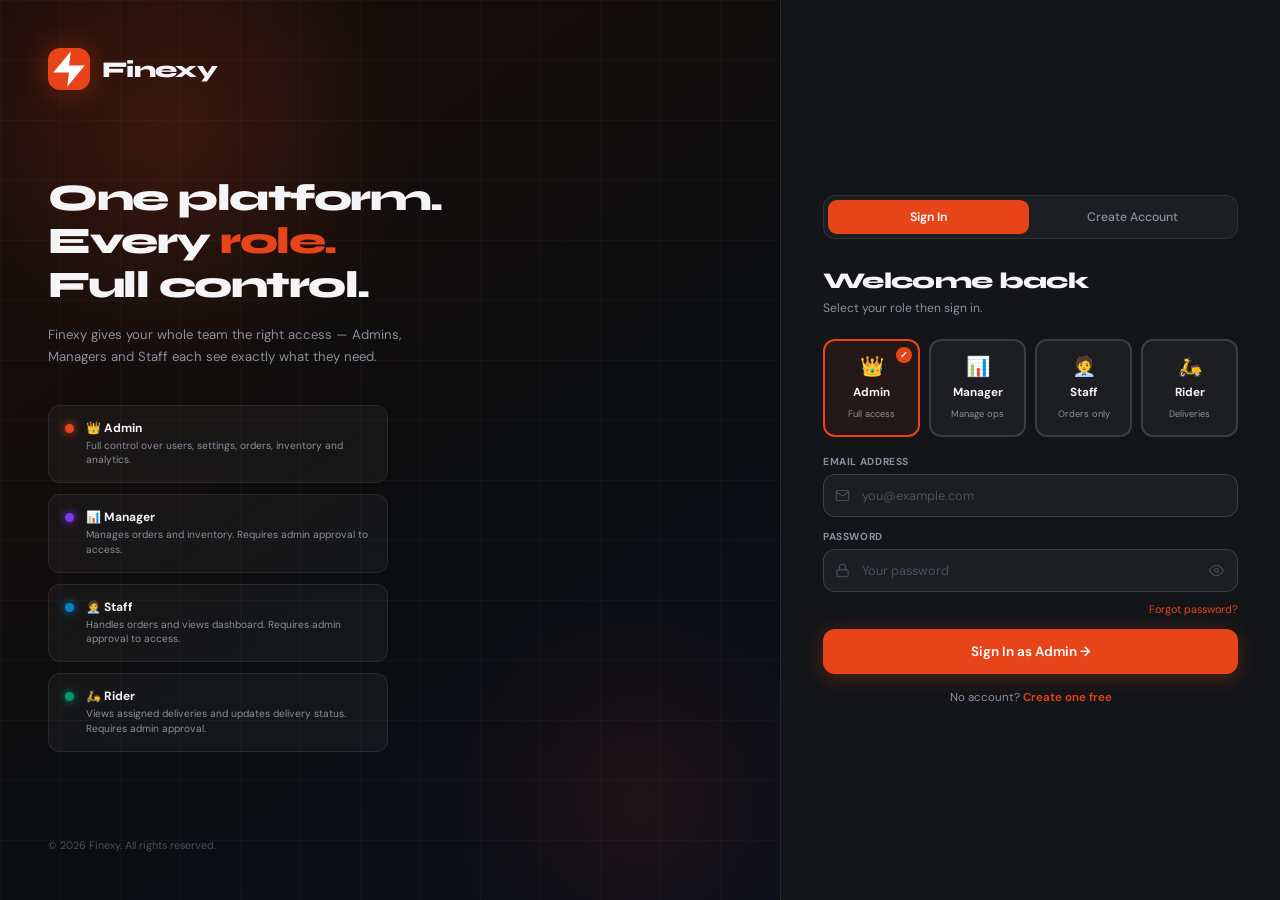
==== index.html @ 4bfd7320 "Add files via upload" ====
<!DOCTYPE html>
<html lang="en">
<head>
<meta charset="UTF-8"/>
<meta name="viewport" content="width=device-width, initial-scale=1.0"/>
<title>Finexy — Dashboard</title>
<script>
// ── SESSION GUARD: redirect to auth if not logged in ──
(function(){
  const s = sessionStorage.getItem('finexy_session');
  if (!s) { window.location.replace('auth.html'); }
})();
</script>
<link rel="preconnect" href="https://fonts.googleapis.com"/>
<link href="https://fonts.googleapis.com/css2?family=Syne:wght@400;500;600;700;800&family=DM+Sans:wght@300;400;500;600&display=swap" rel="stylesheet"/>
<link rel="stylesheet" href="style.css"/>
</head>
<body>

<!-- ░░ SIDEBAR ░░ -->
<aside class="sidebar" id="sidebar">
  <div class="sb-logo">
    <div class="sb-logo-icon">
      <svg width="20" height="20" viewBox="0 0 24 24"><path d="M13 2L3 14h9l-1 8 10-12h-9l1-8z" fill="#fff"/></svg>
    </div>
    <span>Finexy</span>
  </div>
  <nav class="sb-nav">
    <div class="sb-section">
      <p class="sb-label">Main</p>
      <a class="sb-link active" data-page="dashboard">
        <svg viewBox="0 0 24 24"><rect x="3" y="3" width="7" height="7" rx="1.5"/><rect x="14" y="3" width="7" height="7" rx="1.5"/><rect x="3" y="14" width="7" height="7" rx="1.5"/><rect x="14" y="14" width="7" height="7" rx="1.5"/></svg>
        Dashboard
      </a>
      <a class="sb-link" data-page="analytics">
        <svg viewBox="0 0 24 24"><path d="M18 20V10M12 20V4M6 20v-6"/></svg>
        Analytics
      </a>
      <a class="sb-link" data-page="customers">
        <svg viewBox="0 0 24 24"><path d="M17 21v-2a4 4 0 0 0-4-4H5a4 4 0 0 0-4 4v2"/><circle cx="9" cy="7" r="4"/><path d="M23 21v-2a4 4 0 0 0-3-3.87M16 3.13a4 4 0 0 1 0 7.75"/></svg>
        Customers
      </a>
      <a class="sb-link" data-page="orders">
        <svg viewBox="0 0 24 24"><path d="M14 2H6a2 2 0 0 0-2 2v16a2 2 0 0 0 2 2h12a2 2 0 0 0 2-2V8z"/><polyline points="14 2 14 8 20 8"/><line x1="16" y1="13" x2="8" y2="13"/><line x1="16" y1="17" x2="8" y2="17"/></svg>
        Orders
      </a>
    </div>
    <div class="sb-section">
      <p class="sb-label">Products</p>
      <a class="sb-link" data-page="inventory">
        <svg viewBox="0 0 24 24"><path d="M21 16V8a2 2 0 0 0-1-1.73l-7-4a2 2 0 0 0-2 0l-7 4A2 2 0 0 0 3 8v8a2 2 0 0 0 1 1.73l7 4a2 2 0 0 0 2 0l7-4A2 2 0 0 0 21 16z"/><polyline points="3.27 6.96 12 12.01 20.73 6.96"/><line x1="12" y1="22.08" x2="12" y2="12"/></svg>
        Inventory
        <span class="sb-badge accent">Stock</span>
      </a>
      <a class="sb-link" data-page="store">
        <svg viewBox="0 0 24 24"><path d="M3 9l1-5h16l1 5"/><path d="M3 9h18v11a2 2 0 0 1-2 2H5a2 2 0 0 1-2-2V9z"/></svg>
        Store
      </a>
      <a class="sb-link" data-page="discounts">
        <svg viewBox="0 0 24 24"><path d="M20 12V22H4V12"/><path d="M22 7H2v5h20V7z"/><path d="M12 22V7"/></svg>
        Discounts
      </a>
    </div>
    <div class="sb-section">
      <p class="sb-label">System</p>
      <a class="sb-link" data-page="user-management" style="display:none">
        <svg viewBox="0 0 24 24"><path d="M17 21v-2a4 4 0 0 0-4-4H5a4 4 0 0 0-4 4v2"/><circle cx="9" cy="7" r="4"/><path d="M23 21v-2a4 4 0 0 0-3-3.87M16 3.13a4 4 0 0 1 0 7.75"/></svg>
        Users
      </a>
      <a class="sb-link" data-page="deliveries" style="display:none">
        <svg viewBox="0 0 24 24"><rect x="1" y="3" width="15" height="13" rx="2"/><path d="M16 8h4l3 5v3h-7V8zM5.5 21a1.5 1.5 0 1 0 0-3 1.5 1.5 0 0 0 0 3zM19.5 21a1.5 1.5 0 1 0 0-3 1.5 1.5 0 0 0 0 3z"/></svg>
        Deliveries
      </a>
      <a class="sb-link" data-page="settings">
        <svg viewBox="0 0 24 24"><circle cx="12" cy="12" r="3"/><path d="M19.4 15a1.65 1.65 0 0 0 .33 1.82l.06.06a2 2 0 0 1-2.83 2.83l-.06-.06a1.65 1.65 0 0 0-1.82-.33 1.65 1.65 0 0 0-1 1.51V21a2 2 0 0 1-4 0v-.09A1.65 1.65 0 0 0 9 19.4a1.65 1.65 0 0 0-1.82.33l-.06.06a2 2 0 0 1-2.83-2.83l.06-.06A1.65 1.65 0 0 0 4.68 15a1.65 1.65 0 0 0-1.51-1H3a2 2 0 0 1 0-4h.09A1.65 1.65 0 0 0 4.6 9a1.65 1.65 0 0 0-.33-1.82l-.06-.06a2 2 0 0 1 2.83-2.83l.06.06A1.65 1.65 0 0 0 9 4.68a1.65 1.65 0 0 0 1-1.51V3a2 2 0 0 1 4 0v.09a1.65 1.65 0 0 0 1 1.51 1.65 1.65 0 0 0 1.82-.33l.06-.06a2 2 0 0 1 2.83 2.83l-.06.06A1.65 1.65 0 0 0 19.4 9a1.65 1.65 0 0 0 1.51 1H21a2 2 0 0 1 0 4h-.09a1.65 1.65 0 0 0-1.51 1z"/></svg>
        Settings
      </a>
      <a class="sb-link" data-page="helpdesk">
        <svg viewBox="0 0 24 24"><circle cx="12" cy="12" r="10"/><path d="M9.09 9a3 3 0 0 1 5.83 1c0 2-3 3-3 3M12 17h.01"/></svg>
        Help Desk
      </a>
      <a class="sb-link logout-link" id="logoutBtn">
        <svg viewBox="0 0 24 24"><path d="M9 21H5a2 2 0 0 1-2-2V5a2 2 0 0 1 2-2h4M16 17l5-5-5-5M21 12H9"/></svg>
        Log out
      </a>
    </div>
  </nav>
</aside>
<div class="sb-overlay" id="sbOverlay"></div>

<!-- ░░ MAIN ░░ -->
<div class="main">

  <!-- TOPBAR -->
  <header class="topbar">
    <button class="burger" id="burger">
      <svg viewBox="0 0 24 24"><line x1="3" y1="6" x2="21" y2="6"/><line x1="3" y1="12" x2="21" y2="12"/><line x1="3" y1="18" x2="21" y2="18"/></svg>
    </button>
    <div class="top-search">
      <svg viewBox="0 0 24 24"><circle cx="11" cy="11" r="8"/><path d="m21 21-4.35-4.35"/></svg>
      <input id="topSearch" type="text" placeholder="Search anything… (⌘K)"/>
    </div>
    <div class="top-right">
      <button class="top-icon" id="notifTrigger">
        <svg viewBox="0 0 24 24"><path d="M18 8A6 6 0 0 0 6 8c0 7-3 9-3 9h18s-3-2-3-9M13.73 21a2 2 0 0 1-3.46 0"/></svg>
        <span class="pip" id="notifPip" style="display:none"></span>
      </button>
      <div class="top-user" id="topUser">
        <div class="top-avatar" id="topAvatar">?</div>
        <div class="top-uinfo"><b id="topName">Loading…</b><small id="topBusiness">Finexy</small></div>
        <svg class="chev" viewBox="0 0 24 24"><polyline points="6 9 12 15 18 9"/></svg>
      </div>
    </div>
  </header>

  <!-- PAGES -->
  <div class="content">

    <!-- ══ DASHBOARD ══ -->
    <section class="page active" id="page-dashboard">
      <div class="ph">
        <div><h1>Sales Overview</h1><p class="ph-sub">Your business at a glance</p></div>
        <div class="ph-actions">
          <button class="btn-ghost" onclick="navigateTo('inventory')">
            <svg viewBox="0 0 24 24"><path d="M21 16V8a2 2 0 0 0-1-1.73l-7-4a2 2 0 0 0-2 0l-7 4A2 2 0 0 0 3 8v8a2 2 0 0 0 1 1.73l7 4a2 2 0 0 0 2 0l7-4A2 2 0 0 0 21 16z"/></svg>
            Inventory
          </button>
          <button class="btn-primary" id="addOrderBtn">
            <svg viewBox="0 0 24 24"><line x1="12" y1="5" x2="12" y2="19"/><line x1="5" y1="12" x2="19" y2="12"/></svg>
            Add Order
          </button>
        </div>
      </div>

      <!-- KPI Cards -->
      <div class="kpi-row">
        <div class="kpi-card">
          <div class="kpi-head"><span>Total Sales</span><div class="kpi-ico c1"><svg viewBox="0 0 24 24"><circle cx="9" cy="21" r="1"/><circle cx="20" cy="21" r="1"/><path d="M1 1h4l2.68 13.39a2 2 0 0 0 2 1.61h9.72a2 2 0 0 0 2-1.61L23 6H6"/></svg></div></div>
          <div class="kpi-num" id="kpiSales">0</div>
          <div class="kpi-foot">Total orders placed</div>
        </div>
        <div class="kpi-card">
          <div class="kpi-head"><span>New Customers</span><div class="kpi-ico c2"><svg viewBox="0 0 24 24"><path d="M17 21v-2a4 4 0 0 0-4-4H5a4 4 0 0 0-4 4v2"/><circle cx="9" cy="7" r="4"/></svg></div></div>
          <div class="kpi-num" id="kpiCustomers">0</div>
          <div class="kpi-foot">Unique customers</div>
        </div>
        <div class="kpi-card">
          <div class="kpi-head"><span>Return Products</span><div class="kpi-ico c3"><svg viewBox="0 0 24 24"><polyline points="1 4 1 10 7 10"/><path d="M3.51 15a9 9 0 1 0 .49-3.51"/></svg></div></div>
          <div class="kpi-num" id="kpiReturns">0</div>
          <div class="kpi-foot">Cancelled orders</div>
        </div>
        <div class="kpi-card">
          <div class="kpi-head"><span>Total Revenue</span><div class="kpi-ico c4"><svg viewBox="0 0 24 24"><line x1="12" y1="1" x2="12" y2="23"/><path d="M17 5H9.5a3.5 3.5 0 0 0 0 7h5a3.5 3.5 0 0 1 0 7H6"/></svg></div></div>
          <div class="kpi-num" id="kpiRevenue">$0.00</div>
          <div class="kpi-foot">From completed orders</div>
        </div>
      </div>

      <!-- Stock Alert Banner -->
      <div id="stockAlertBanner"></div>

      <!-- Orders Table -->
      <div class="card">
        <div class="card-top">
          <h3>Orders</h3>
          <div class="row-tools">
            <div class="mini-search">
              <svg viewBox="0 0 24 24"><circle cx="11" cy="11" r="8"/><path d="m21 21-4.35-4.35"/></svg>
              <input id="orderSearch" type="text" placeholder="Search orders…"/>
            </div>
            <div class="drop-wrap">
              <button class="btn-ghost sm" id="sortToggle">
                <svg viewBox="0 0 24 24"><line x1="21" y1="10" x2="3" y2="10"/><line x1="21" y1="6" x2="3" y2="6"/><line x1="21" y1="14" x2="3" y2="14"/></svg>
                Sort
              </button>
              <div class="drop-menu" id="sortMenu">
                <div class="drop-item" data-sort="date-desc">Newest first</div>
                <div class="drop-item" data-sort="date-asc">Oldest first</div>
                <div class="drop-item" data-sort="total-desc">Highest total</div>
                <div class="drop-item" data-sort="total-asc">Lowest total</div>
                <div class="drop-item" data-sort="status">By status</div>
              </div>
            </div>
          </div>
        </div>
        <div class="tbl-wrap">
          <table class="tbl">
            <thead><tr>
              <th><input type="checkbox" id="selectAll"/></th>
              <th data-col="id">Order ID</th>
              <th data-col="date">Date</th>
              <th data-col="customer">Customer</th>
              <th data-col="category">Category</th>
              <th data-col="status">Status</th>
              <th data-col="items">Items</th>
              <th data-col="total">Total</th>
              <th>Actions</th>
            </tr></thead>
            <tbody id="ordersTbody"></tbody>
          </table>
        </div>
        <div class="tbl-foot">
          <span id="tblInfo">No orders yet</span>
          <div id="pager" class="pager"></div>
        </div>
      </div>
    </section>

    <!-- ══ INVENTORY ══ -->
    <section class="page" id="page-inventory">
      <div class="ph">
        <div><h1>Inventory</h1><p class="ph-sub">Add, edit, restock or remove products</p></div>
        <button class="btn-primary" id="addProductBtn">
          <svg viewBox="0 0 24 24"><line x1="12" y1="5" x2="12" y2="19"/><line x1="5" y1="12" x2="19" y2="12"/></svg>
          Add Product
        </button>
      </div>

      <!-- Inventory KPIs -->
      <div class="kpi-row">
        <div class="kpi-card"><div class="kpi-head"><span>Total Products</span><div class="kpi-ico c1"><svg viewBox="0 0 24 24"><path d="M21 16V8a2 2 0 0 0-1-1.73l-7-4a2 2 0 0 0-2 0l-7 4A2 2 0 0 0 3 8v8a2 2 0 0 0 1 1.73l7 4a2 2 0 0 0 2 0l7-4A2 2 0 0 0 21 16z"/></svg></div></div><div class="kpi-num" id="invTotal">0</div><div class="kpi-foot">All categories</div></div>
        <div class="kpi-card"><div class="kpi-head"><span>In Stock</span><div class="kpi-ico c2"><svg viewBox="0 0 24 24"><polyline points="20 6 9 17 4 12"/></svg></div></div><div class="kpi-num" id="invInStock">0</div><div class="kpi-foot">Available items</div></div>
        <div class="kpi-card"><div class="kpi-head"><span>Low Stock</span><div class="kpi-ico c3"><svg viewBox="0 0 24 24"><path d="M10.29 3.86L1.82 18a2 2 0 0 0 1.71 3h16.94a2 2 0 0 0 1.71-3L13.71 3.86a2 2 0 0 0-3.42 0z"/><line x1="12" y1="9" x2="12" y2="13"/><line x1="12" y1="17" x2="12.01" y2="17"/></svg></div></div><div class="kpi-num" id="invLow">0</div><div class="kpi-foot">Need restocking</div></div>
        <div class="kpi-card"><div class="kpi-head"><span>Out of Stock</span><div class="kpi-ico c4"><svg viewBox="0 0 24 24"><circle cx="12" cy="12" r="10"/><line x1="15" y1="9" x2="9" y2="15"/><line x1="9" y1="9" x2="15" y2="15"/></svg></div></div><div class="kpi-num" id="invOut">0</div><div class="kpi-foot">Unavailable</div></div>
      </div>

      <!-- Filters -->
      <div class="inv-filters">
        <div class="mini-search wide">
          <svg viewBox="0 0 24 24"><circle cx="11" cy="11" r="8"/><path d="m21 21-4.35-4.35"/></svg>
          <input id="invSearch" type="text" placeholder="Search by name, SKU or category…"/>
        </div>
        <select id="invCatFilter" class="fsel">
          <option value="">All Categories</option>
          <option>Shoes</option><option>Clothing</option><option>Accessories</option>
          <option>Bags</option><option>Sportswear</option><option>Electronics</option>
          <option>Food & Drinks</option><option>Health & Beauty</option><option>Other</option>
        </select>
        <select id="invStatusFilter" class="fsel">
          <option value="">All Status</option>
          <option value="in_stock">In Stock</option>
          <option value="low_stock">Low Stock</option>
          <option value="out_of_stock">Out of Stock</option>
        </select>
        <button class="btn-ghost sm" id="exportInvBtn">
          <svg viewBox="0 0 24 24"><path d="M21 15v4a2 2 0 0 1-2 2H5a2 2 0 0 1-2-2v-4"/><polyline points="7 10 12 15 17 10"/><line x1="12" y1="15" x2="12" y2="3"/></svg>
          Export CSV
        </button>
      </div>

      <div class="card">
        <div class="tbl-wrap">
          <table class="tbl">
            <thead><tr>
              <th><input type="checkbox" id="invSelectAll"/></th>
              <th>Image</th>
              <th>SKU</th>
              <th>Product Name</th>
              <th>Category</th>
              <th>Unit Price</th>
              <th>Qty in Stock</th>
              <th>Low Stock At</th>
              <th>Status</th>
              <th>Last Updated</th>
              <th>Actions</th>
            </tr></thead>
            <tbody id="invTbody"></tbody>
          </table>
        </div>
        <div class="tbl-foot">
          <span id="invInfo">No products yet — click "Add Product" to begin</span>
          <div id="bulkBar" class="bulk-bar" style="display:none">
            <span id="bulkCount"></span>
            <button class="btn-ghost sm" id="bulkRestockBtn">📦 Restock All (+50)</button>
            <button class="btn-red-sm" id="bulkDeleteBtn">🗑 Delete Selected</button>
          </div>
        </div>
      </div>
    </section>

    <!-- ══ ANALYTICS ══ -->
    <section class="page" id="page-analytics">
      <div class="ph"><h1>Analytics</h1><p class="ph-sub">Performance metrics</p></div>
      <div class="blank-page"><svg viewBox="0 0 24 24"><path d="M18 20V10M12 20V4M6 20v-6"/></svg><h2>Analytics</h2><p>Charts and metrics will populate as you add orders.</p><button class="btn-primary" onclick="navigateTo('dashboard')">← Dashboard</button></div>
    </section>

    <!-- ══ CUSTOMERS ══ -->
    <section class="page" id="page-customers">
      <div class="ph"><h1>Customers</h1><p class="ph-sub">Manage your customer base</p></div>
      <div class="blank-page"><svg viewBox="0 0 24 24"><path d="M17 21v-2a4 4 0 0 0-4-4H5a4 4 0 0 0-4 4v2"/><circle cx="9" cy="7" r="4"/></svg><h2>Customers</h2><p>Customer list will appear here as you add orders.</p></div>
    </section>

    <!-- ══ ORDERS ══ -->
    <section class="page" id="page-orders">
      <div class="ph"><h1>All Orders</h1><p class="ph-sub">Complete order history</p></div>
      <div class="blank-page"><svg viewBox="0 0 24 24"><path d="M14 2H6a2 2 0 0 0-2 2v16a2 2 0 0 0 2 2h12a2 2 0 0 0 2-2V8z"/><polyline points="14 2 14 8 20 8"/></svg><h2>Orders</h2><p>All orders are managed from the Dashboard.</p><button class="btn-primary" onclick="navigateTo('dashboard')">← Go to Dashboard</button></div>
    </section>

    <!-- ══ STORE ══ -->
    <section class="page" id="page-store">
      <div class="ph"><h1>Store</h1><p class="ph-sub">Product catalogue</p></div>
      <div class="blank-page"><svg viewBox="0 0 24 24"><path d="M3 9l1-5h16l1 5"/><path d="M3 9h18v11a2 2 0 0 1-2 2H5a2 2 0 0 1-2-2V9z"/></svg><h2>Store</h2><p>Storefront management coming soon.</p></div>
    </section>

    <!-- ══ DISCOUNTS ══ -->
    <section class="page" id="page-discounts">
      <div class="ph"><h1>Discounts</h1><p class="ph-sub">Coupons and promotions</p></div>
      <div class="blank-page"><svg viewBox="0 0 24 24"><path d="M20 12V22H4V12"/><path d="M22 7H2v5h20V7z"/></svg><h2>Discounts</h2><p>Promotional codes and discount rules coming soon.</p></div>
    </section>

    <!-- ══ SETTINGS ══ -->
    <section class="page" id="page-settings">
      <div class="ph"><h1>Settings</h1><p class="ph-sub">Account and system preferences</p></div>
      <div class="settings-wrap">
        <div class="card">
          <h3 class="card-title">Profile</h3>
          <div class="form-row"><div class="fg"><label>Full Name</label><input type="text" id="settingName"/></div><div class="fg"><label>Email</label><input type="email" id="settingEmail" readonly style="background:var(--bg);cursor:default"/></div></div>
          <div class="form-row"><div class="fg"><label>Business / Store Name</label><input type="text" id="settingBusiness"/></div><div class="fg"><label>Currency</label><select id="settingCurrency"><option value="$">USD ($)</option><option value="€">EUR (€)</option><option value="£">GBP (£)</option><option value="₦">NGN (₦)</option></select></div></div>
          <button class="btn-primary" onclick="saveSettings()">Save Changes</button>
        </div>
        <div class="card">
          <h3 class="card-title">Security</h3>
          <div class="fg" style="margin-bottom:14px"><label>Current Password</label><input type="password" id="pwCurrent" placeholder="••••••••"/></div>
          <div class="fg" style="margin-bottom:14px"><label>New Password</label><input type="password" id="pwNew" placeholder="Min. 6 characters"/></div>
          <div class="fg" style="margin-bottom:20px"><label>Confirm New Password</label><input type="password" id="pwConfirm" placeholder="Repeat new password"/></div>
          <button class="btn-primary" onclick="changePassword()">Update Password</button>
        </div>
      </div>
    </section>

    <!-- ══ HELP DESK ══ -->
    <section class="page" id="page-helpdesk">
      <div class="ph"><h1>Help Desk</h1><p class="ph-sub">Support & documentation</p></div>
      <div class="blank-page"><svg viewBox="0 0 24 24"><circle cx="12" cy="12" r="10"/><path d="M9.09 9a3 3 0 0 1 5.83 1c0 2-3 3-3 3M12 17h.01"/></svg><h2>Help Desk</h2><p>Support tickets and documentation coming soon.</p></div>
    </section>

    <!-- ══ USER MANAGEMENT (Admin only) ══ -->
    <section class="page" id="page-user-management">
      <div class="ph"><h1>User Management 👥</h1></div>
      <div class="blank-page"><svg viewBox="0 0 24 24"><path d="M17 21v-2a4 4 0 0 0-4-4H5a4 4 0 0 0-4 4v2"/><circle cx="9" cy="7" r="4"/></svg><h2>Loading…</h2></div>
    </section>

    <!-- ══ DELIVERIES (Rider only) ══ -->
    <section class="page" id="page-deliveries">
      <div class="ph"><h1>My Deliveries 🛵</h1></div>
      <div class="blank-page"><svg viewBox="0 0 24 24"><rect x="1" y="3" width="15" height="13" rx="2"/><path d="M16 8h4l3 5v3h-7V8z"/></svg><h2>Loading…</h2></div>
    </section>

  </div><!-- /content -->
</div><!-- /main -->

<!-- ░░ NOTIFICATIONS ░░ -->
<div class="notif-panel" id="notifPanel">
  <div class="notif-hd"><h4>Notifications</h4><button id="markAllRead">Mark all read</button></div>
  <div id="notifBody"><p class="notif-empty">No notifications yet.</p></div>
</div>

<!-- ░░ TOAST ░░ -->
<div class="toast" id="toast"></div>

<!-- ░░ MAIN MODAL ░░ -->
<div class="modal-bg" id="modalBg">
  <div class="modal-box" id="modalBox">
    <div class="modal-hd"><h3 id="modalTitle"></h3><button id="modalClose">✕</button></div>
    <div id="modalBody"></div>
  </div>
</div>

<!-- ░░ CONFIRM MODAL ░░ -->
<div class="modal-bg" id="confirmBg">
  <div class="modal-box sm">
    <div class="modal-hd"><h3 id="confirmTitle">Confirm</h3><button id="confirmClose">✕</button></div>
    <div style="padding:20px 24px 24px">
      <p id="confirmMsg" style="color:var(--t2);font-size:.88rem;line-height:1.6;margin-bottom:22px"></p>
      <div style="display:flex;gap:10px;justify-content:flex-end">
        <button class="btn-ghost" id="confirmNo">Cancel</button>
        <button class="btn-red" id="confirmYes">Confirm</button>
      </div>
    </div>
  </div>
</div>

<script src="app.js"></script>
</body>
</html>
---- style.css ----
/* ════════════════════════════════════════════
   FINEXY DASHBOARD — style.css  v3.0
   Completely blank — no sample data
   Edit :root tokens to retheme everything
════════════════════════════════════════════ */

:root {
  --brand:      #E8441A;
  --brand-lt:   #FFF1ED;
  --brand-dk:   #C13510;
  --bg:         #F3F4F8;
  --surface:    #FFFFFF;
  --border:     #E8EAEE;
  --t1:         #0F1117;
  --t2:         #5C6478;
  --t3:         #9AA0B2;
  --success:    #15803D;
  --success-bg: #DCFCE7;
  --danger:     #DC2626;
  --danger-bg:  #FEE2E2;
  --warning:    #D97706;
  --warning-bg: #FEF3C7;
  --info:       #2563EB;
  --info-bg:    #EFF6FF;
  --sb-w:       228px;
  --top-h:      60px;
  --r-sm:       8px;
  --r-md:       12px;
  --r-lg:       16px;
  --shadow:     0 1px 4px rgba(0,0,0,.06),0 4px 16px rgba(0,0,0,.06);
  --shadow-lg:  0 8px 40px rgba(0,0,0,.15);
}

*,*::before,*::after { box-sizing:border-box; margin:0; padding:0; }
html { font-size:15px; }
body {
  font-family:'DM Sans',sans-serif;
  background:var(--bg);
  color:var(--t1);
  display:flex;
  min-height:100vh;
  overflow-x:hidden;
}
ul { list-style:none; }
input,select,button,textarea { font-family:'DM Sans',sans-serif; outline:none; }
canvas { display:block; }

/* ════════════════
   SIDEBAR
════════════════ */
.sidebar {
  width:var(--sb-w);
  background:var(--surface);
  border-right:1px solid var(--border);
  position:fixed;
  top:0; left:0; bottom:0;
  display:flex; flex-direction:column;
  z-index:300;
  overflow-y:auto; overflow-x:hidden;
  transition:transform .22s ease;
  padding-bottom:32px;
}
.sidebar::-webkit-scrollbar { width:4px; }
.sidebar::-webkit-scrollbar-thumb { background:var(--border); border-radius:4px; }

.sb-logo {
  display:flex; align-items:center; gap:10px;
  padding:20px 18px 18px;
  border-bottom:1px solid var(--border);
  flex-shrink:0;
}
.sb-logo-icon {
  width:36px; height:36px;
  background:var(--brand);
  border-radius:10px;
  display:grid; place-items:center;
  flex-shrink:0;
}
.sb-logo span {
  font-family:'Syne',sans-serif;
  font-weight:800; font-size:1.2rem;
  letter-spacing:-.02em; color:var(--t1);
}
.sb-nav { padding:10px 10px 0; }
.sb-section { margin-bottom:6px; }
.sb-label {
  font-size:.65rem; font-weight:700;
  text-transform:uppercase; letter-spacing:.1em;
  color:var(--t3); padding:14px 10px 5px; display:block;
}
.sb-link {
  display:flex; align-items:center; gap:9px;
  padding:8px 10px; border-radius:var(--r-sm);
  font-size:.84rem; font-weight:500; color:var(--t2);
  transition:background .15s, color .15s;
  user-select:none; cursor:pointer; text-decoration:none;
}
.sb-link svg {
  width:16px; height:16px;
  stroke:currentColor; fill:none;
  stroke-width:1.8; stroke-linecap:round; stroke-linejoin:round;
  flex-shrink:0;
}
.sb-link:hover { background:var(--bg); color:var(--t1); }
.sb-link.active { background:var(--brand); color:#fff; font-weight:600; }
.sb-link.active svg { stroke:#fff; }
.sb-badge {
  margin-left:auto;
  background:var(--bg); color:var(--t2);
  font-size:.64rem; font-weight:700;
  padding:2px 7px; border-radius:20px;
}
.sb-badge.accent { background:var(--brand-lt); color:var(--brand); }
.sb-link.active .sb-badge { background:rgba(255,255,255,.22); color:#fff; }
.logout-link { color:var(--brand); margin-top:6px; }
.logout-link:hover { background:var(--brand-lt); }
.logout-link svg { stroke:var(--brand); }

.sb-overlay {
  display:none; position:fixed; inset:0;
  background:rgba(0,0,0,.4); z-index:200;
}
.sb-overlay.open { display:block; }

/* ════════════════
   MAIN
════════════════ */
.main {
  margin-left:var(--sb-w);
  flex:1; min-width:0;
  display:flex; flex-direction:column;
}

/* TOPBAR */
.topbar {
  height:var(--top-h);
  background:var(--surface);
  border-bottom:1px solid var(--border);
  display:flex; align-items:center; gap:12px;
  padding:0 22px;
  position:sticky; top:0; z-index:150;
}
.burger {
  display:none; background:none; border:none; padding:4px;
  flex-shrink:0; cursor:pointer;
}
.burger svg { width:20px; height:20px; stroke:var(--t1); fill:none; stroke-width:2; stroke-linecap:round; }

.top-search {
  flex:1; max-width:380px;
  display:flex; align-items:center; gap:8px;
  background:var(--bg); border:1px solid var(--border);
  border-radius:var(--r-sm); padding:0 12px; height:36px;
  transition:border-color .15s;
}
.top-search:focus-within { border-color:var(--brand); }
.top-search svg { width:14px; height:14px; stroke:var(--t3); fill:none; stroke-width:2; stroke-linecap:round; flex-shrink:0; }
.top-search input { flex:1; border:none; background:transparent; font-size:.82rem; color:var(--t1); }
.top-search input::placeholder { color:var(--t3); }

.top-right { display:flex; align-items:center; gap:8px; margin-left:auto; }
.top-icon {
  width:34px; height:34px;
  border:1px solid var(--border); background:var(--surface);
  border-radius:var(--r-sm); display:grid; place-items:center;
  position:relative; cursor:pointer;
  transition:border-color .15s, background .15s;
}
.top-icon:hover { border-color:var(--brand); background:var(--brand-lt); }
.top-icon svg { width:15px; height:15px; stroke:var(--t2); fill:none; stroke-width:1.8; stroke-linecap:round; }
.pip {
  position:absolute; top:5px; right:5px;
  width:7px; height:7px;
  background:var(--brand); border-radius:50%;
  border:1.5px solid var(--surface);
}
.top-user {
  display:flex; align-items:center; gap:8px;
  border:1px solid var(--border); border-radius:var(--r-sm);
  padding:5px 10px 5px 6px; cursor:pointer;
  transition:border-color .15s;
}
.top-user:hover { border-color:var(--brand); }
.top-avatar {
  width:28px; height:28px; background:var(--brand); color:#fff;
  border-radius:7px; display:grid; place-items:center;
  font-size:.65rem; font-weight:800; flex-shrink:0;
}
.top-uinfo { display:flex; flex-direction:column; line-height:1.2; }
.top-uinfo b { font-size:.78rem; font-weight:600; }
.top-uinfo small { font-size:.65rem; color:var(--t3); }
.chev { width:13px; height:13px; stroke:var(--t3); fill:none; stroke-width:2; stroke-linecap:round; }

/* ════════════════
   PAGES
════════════════ */
.content { flex:1; padding:24px; overflow-y:auto; }
.page { display:none; animation:fadeUp .22s ease; }
.page.active { display:block; }
@keyframes fadeUp { from{opacity:0;transform:translateY(8px)} to{opacity:1;transform:none} }

.ph {
  display:flex; align-items:center;
  justify-content:space-between;
  margin-bottom:22px; flex-wrap:wrap; gap:12px;
}
.ph h1 {
  font-family:'Syne',sans-serif;
  font-size:1.7rem; font-weight:800; letter-spacing:-.03em;
}
.ph-sub { font-size:.8rem; color:var(--t3); margin-top:2px; }
.ph-actions { display:flex; gap:10px; align-items:center; }

/* ════════════════
   KPI CARDS
════════════════ */
.kpi-row {
  display:grid; grid-template-columns:repeat(4,1fr);
  gap:14px; margin-bottom:18px;
}
.kpi-card {
  background:var(--surface); border:1px solid var(--border);
  border-radius:var(--r-md); padding:18px 20px;
  transition:box-shadow .2s, transform .2s;
}
.kpi-card:hover { box-shadow:var(--shadow); transform:translateY(-2px); }
.kpi-head {
  display:flex; justify-content:space-between;
  align-items:flex-start; margin-bottom:10px;
}
.kpi-head span { font-size:.75rem; color:var(--t2); font-weight:500; }
.kpi-ico {
  width:34px; height:34px; border-radius:var(--r-sm);
  display:grid; place-items:center; flex-shrink:0;
}
.kpi-ico svg { width:16px; height:16px; stroke:currentColor; fill:none; stroke-width:1.8; stroke-linecap:round; }
.kpi-ico.c1 { background:#FFF1ED; color:var(--brand); }
.kpi-ico.c2 { background:#ECFDF5; color:#15803D; }
.kpi-ico.c3 { background:#FEF3C7; color:#B45309; }
.kpi-ico.c4 { background:#EFF6FF; color:#2563EB; }
.kpi-num {
  font-family:'Syne',sans-serif;
  font-size:1.75rem; font-weight:800;
  letter-spacing:-.04em; margin-bottom:6px;
}
.kpi-foot { font-size:.72rem; color:var(--t3); display:flex; align-items:center; gap:6px; flex-wrap:wrap; }
.pill { font-size:.68rem; font-weight:700; padding:2px 7px; border-radius:20px; }
.pill.up   { background:var(--success-bg); color:var(--success); }
.pill.down { background:var(--danger-bg);  color:var(--danger); }

/* ════════════════
   CARD
════════════════ */
.card {
  background:var(--surface); border:1px solid var(--border);
  border-radius:var(--r-md); padding:20px;
}
.card-top {
  display:flex; align-items:flex-start;
  justify-content:space-between; gap:12px;
  margin-bottom:16px; flex-wrap:wrap;
}
.card-top h3 { font-family:'Syne',sans-serif; font-size:.92rem; font-weight:700; }
.card-top p  { font-size:.72rem; color:var(--t3); margin-top:2px; }
.card-title  { font-family:'Syne',sans-serif; font-size:.92rem; font-weight:700; margin-bottom:18px; }

/* ════════════════
   STOCK ALERT
════════════════ */
.stock-alert {
  background:var(--warning-bg); border:1px solid #FDE68A;
  border-radius:var(--r-sm); padding:11px 16px;
  margin-bottom:16px; display:flex; align-items:center;
  gap:10px; font-size:.82rem; color:#92400E;
}
.stock-alert svg { width:16px; height:16px; stroke:#D97706; fill:none; stroke-width:2; flex-shrink:0; }
.stock-alert a { color:var(--brand); font-weight:600; text-decoration:underline; cursor:pointer; }

/* ════════════════
   INVENTORY FILTERS
════════════════ */
.inv-filters {
  display:flex; align-items:center;
  gap:10px; margin-bottom:14px; flex-wrap:wrap;
}
.mini-search {
  display:flex; align-items:center; gap:7px;
  background:var(--surface); border:1px solid var(--border);
  border-radius:var(--r-sm); padding:0 11px; height:36px;
  min-width:180px; transition:border-color .15s;
}
.mini-search:focus-within { border-color:var(--brand); }
.mini-search svg { width:13px; height:13px; stroke:var(--t3); fill:none; stroke-width:2; stroke-linecap:round; flex-shrink:0; }
.mini-search input { border:none; background:transparent; font-size:.81rem; color:var(--t1); width:100%; }
.mini-search input::placeholder { color:var(--t3); }
.mini-search.wide { flex:1; min-width:220px; }
.fsel {
  height:36px; border:1px solid var(--border); border-radius:var(--r-sm);
  padding:0 10px; font-size:.81rem; color:var(--t1);
  background:var(--surface); transition:border-color .15s; cursor:pointer;
}
.fsel:focus { border-color:var(--brand); }

/* ════════════════
   TABLE
════════════════ */
.tbl-wrap { overflow-x:auto; margin:0 -20px; padding:0 20px; }
.tbl {
  width:100%; border-collapse:collapse;
  font-size:.81rem; min-width:800px;
}
.tbl thead th {
  text-align:left; padding:9px 12px;
  font-size:.72rem; font-weight:600; color:var(--t3);
  border-bottom:1px solid var(--border);
  white-space:nowrap; cursor:pointer; user-select:none;
  background:var(--surface);
}
.tbl thead th:hover { color:var(--t1); }
.tbl thead th:first-child,
.tbl tbody td:first-child { width:38px; text-align:center; }
.tbl tbody td {
  padding:12px 12px; border-bottom:1px solid var(--border);
  color:var(--t1); vertical-align:middle;
}
.tbl tbody tr:last-child td { border-bottom:none; }
.tbl tbody tr:hover { background:#FAFAFA; }
.tbl tbody tr.row-selected { background:var(--brand-lt); }

/* Product image in table */
.prod-img {
  width:42px; height:42px; border-radius:var(--r-sm);
  object-fit:cover; border:1px solid var(--border);
  background:var(--bg); display:block;
}
.prod-img-placeholder {
  width:42px; height:42px; border-radius:var(--r-sm);
  background:var(--bg); border:1px solid var(--border);
  display:grid; place-items:center; color:var(--t3);
  font-size:.65rem; text-align:center; line-height:1.2;
  flex-shrink:0;
}
.prod-img-placeholder svg { width:18px; height:18px; stroke:var(--border); fill:none; stroke-width:1.5; }

/* Status badges */
.badge {
  display:inline-flex; align-items:center;
  padding:3px 9px; border-radius:20px;
  font-size:.7rem; font-weight:600; white-space:nowrap;
}
.badge.pending     { background:var(--warning-bg); color:var(--warning); }
.badge.completed   { background:var(--success-bg); color:var(--success); }
.badge.cancelled   { background:var(--danger-bg);  color:var(--danger); }
.badge.processing  { background:var(--info-bg);    color:var(--info); }
.badge.in_stock    { background:var(--success-bg); color:var(--success); }
.badge.low_stock   { background:var(--warning-bg); color:var(--warning); }
.badge.out_of_stock{ background:var(--danger-bg);  color:var(--danger); }

/* Row actions */
.row-acts { display:flex; gap:3px; justify-content:flex-end; }
.ra {
  border:none; background:none; padding:5px 7px;
  border-radius:6px; font-size:.8rem; cursor:pointer;
  color:var(--t3); transition:background .15s, color .15s;
}
.ra:hover { background:var(--bg); color:var(--t1); }
.ra.red:hover { background:var(--danger-bg); color:var(--danger); }

/* Qty controls */
.qty-ctrl { display:flex; align-items:center; gap:4px; }
.qty-btn {
  width:24px; height:24px;
  border:1px solid var(--border); background:var(--bg);
  border-radius:5px; display:grid; place-items:center;
  cursor:pointer; font-size:.9rem; font-weight:700; color:var(--t2);
  user-select:none; transition:border-color .15s, background .15s;
}
.qty-btn:hover { border-color:var(--brand); background:var(--brand-lt); color:var(--brand); }
.qty-input {
  width:52px; height:24px;
  border:1px solid var(--border); border-radius:5px;
  text-align:center; font-size:.8rem; font-weight:600;
  color:var(--t1); background:var(--surface);
  transition:border-color .15s;
}
.qty-input:focus { border-color:var(--brand); }

/* Table footer */
.tbl-foot {
  display:flex; align-items:center; justify-content:space-between;
  padding-top:14px; font-size:.75rem; color:var(--t3);
  flex-wrap:wrap; gap:10px;
}
.bulk-bar {
  display:flex; align-items:center; gap:10px;
  background:var(--brand-lt); border:1px solid #FBCAB7;
  border-radius:var(--r-sm); padding:6px 14px;
  font-size:.78rem; color:var(--brand); font-weight:600;
}

/* Row tools */
.row-tools { display:flex; align-items:center; gap:8px; flex-wrap:wrap; }

/* Sort dropdown */
.drop-wrap { position:relative; }
.drop-menu {
  display:none; position:absolute;
  top:calc(100% + 5px); right:0;
  background:var(--surface); border:1px solid var(--border);
  border-radius:var(--r-sm); box-shadow:var(--shadow);
  min-width:160px; z-index:400; overflow:hidden;
}
.drop-menu.open { display:block; }
.drop-item {
  padding:9px 14px; font-size:.8rem; color:var(--t2);
  cursor:pointer; transition:background .12s;
}
.drop-item:hover { background:var(--bg); color:var(--t1); }

/* ════════════════
   PAGINATION
════════════════ */
.pager { display:flex; gap:4px; }
.pg-btn {
  width:28px; height:28px;
  border:1px solid var(--border); background:var(--surface);
  border-radius:6px; font-size:.75rem; font-weight:500;
  cursor:pointer; display:grid; place-items:center;
  color:var(--t2); transition:border-color .15s, background .15s;
}
.pg-btn:hover { border-color:var(--brand); color:var(--brand); }
.pg-btn.active { background:var(--brand); border-color:var(--brand); color:#fff; font-weight:700; }
.pg-btn:disabled { opacity:.35; cursor:not-allowed; }

/* ════════════════
   BUTTONS
════════════════ */
.btn-primary {
  display:inline-flex; align-items:center; gap:6px;
  background:var(--brand); color:#fff;
  border:none; border-radius:var(--r-sm);
  padding:9px 18px; font-size:.82rem; font-weight:600;
  cursor:pointer; transition:background .15s, transform .15s;
  white-space:nowrap;
}
.btn-primary svg { width:14px; height:14px; stroke:#fff; fill:none; stroke-width:2.5; stroke-linecap:round; }
.btn-primary:hover { background:var(--brand-dk); transform:translateY(-1px); }

.btn-ghost {
  display:inline-flex; align-items:center; gap:6px;
  background:var(--surface); color:var(--t2);
  border:1px solid var(--border); border-radius:var(--r-sm);
  padding:8px 14px; font-size:.8rem; font-weight:500;
  cursor:pointer; transition:border-color .15s, color .15s;
  white-space:nowrap;
}
.btn-ghost svg { width:13px; height:13px; stroke:currentColor; fill:none; stroke-width:2; stroke-linecap:round; }
.btn-ghost:hover { border-color:var(--brand); color:var(--brand); }
.btn-ghost.sm { padding:6px 11px; font-size:.76rem; }

.btn-red {
  background:var(--danger); color:#fff; border:none;
  border-radius:var(--r-sm); padding:9px 18px;
  font-size:.82rem; font-weight:600; cursor:pointer;
  transition:background .15s;
}
.btn-red:hover { background:#b91c1c; }
.btn-red-sm {
  background:var(--danger); color:#fff; border:none;
  border-radius:6px; padding:5px 12px;
  font-size:.74rem; font-weight:600; cursor:pointer;
}

/* ════════════════
   NOTIFICATIONS
════════════════ */
.notif-panel {
  position:fixed; top:var(--top-h); right:14px;
  width:310px; background:var(--surface);
  border:1px solid var(--border); border-radius:var(--r-md);
  box-shadow:var(--shadow-lg); z-index:500;
  display:none; overflow:hidden;
}
.notif-panel.open { display:flex; flex-direction:column; }
.notif-hd {
  display:flex; align-items:center; justify-content:space-between;
  padding:13px 16px; border-bottom:1px solid var(--border);
}
.notif-hd h4 { font-size:.85rem; font-weight:700; }
.notif-hd button { font-size:.7rem; font-weight:600; color:var(--brand); border:none; background:none; cursor:pointer; }
.notif-body-inner { max-height:340px; overflow-y:auto; }
.notif-empty { padding:30px 16px; text-align:center; font-size:.8rem; color:var(--t3); }
.notif-item {
  display:flex; gap:10px; padding:11px 16px;
  border-bottom:1px solid var(--border);
  cursor:pointer; transition:background .12s;
}
.notif-item:last-child { border-bottom:none; }
.notif-item:hover { background:var(--bg); }
.notif-item.unread { background:var(--brand-lt); }
.n-pip { width:7px; height:7px; background:var(--brand); border-radius:50%; flex-shrink:0; margin-top:4px; }
.n-pip.empty { background:transparent; }
.n-text { font-size:.78rem; color:var(--t1); line-height:1.45; }
.n-time { font-size:.68rem; color:var(--t3); margin-top:2px; }

/* ════════════════
   TOAST
════════════════ */
.toast {
  position:fixed; bottom:22px; right:22px;
  background:#111827; color:#fff;
  padding:11px 18px; border-radius:var(--r-sm);
  font-size:.8rem; font-weight:500;
  opacity:0; transform:translateY(8px);
  transition:opacity .24s, transform .24s;
  pointer-events:none; z-index:9999;
  box-shadow:var(--shadow-lg); max-width:320px; line-height:1.4;
}
.toast.show { opacity:1; transform:none; }
.toast.success { background:var(--success); }
.toast.error   { background:var(--danger); }
.toast.warning { background:var(--warning); }
.toast.info    { background:var(--info); }

/* ════════════════
   MODALS
════════════════ */
.modal-bg {
  display:none; position:fixed; inset:0;
  background:rgba(0,0,0,.45);
  backdrop-filter:blur(4px);
  z-index:800; place-items:center;
}
.modal-bg.open { display:grid; }
.modal-box {
  background:var(--surface); border-radius:var(--r-lg);
  width:92%; max-width:560px;
  box-shadow:var(--shadow-lg); overflow:hidden;
  animation:mIn .2s ease;
}
.modal-box.sm { max-width:360px; }
@keyframes mIn { from{opacity:0;transform:scale(.96)} to{opacity:1;transform:none} }
.modal-hd {
  display:flex; align-items:center; justify-content:space-between;
  padding:17px 22px; border-bottom:1px solid var(--border);
}
.modal-hd h3 { font-family:'Syne',sans-serif; font-size:.95rem; font-weight:700; }
.modal-hd button { border:none; background:none; font-size:1rem; color:var(--t3); cursor:pointer; transition:color .15s; }
.modal-hd button:hover { color:var(--t1); }
#modalBody { padding:22px; }

/* Form rows inside modal */
.mform-row {
  display:grid; grid-template-columns:1fr 1fr;
  gap:14px; margin-bottom:14px;
}
.mform-row.single { grid-template-columns:1fr; }
.fg { display:flex; flex-direction:column; gap:5px; }
.fg label { font-size:.72rem; font-weight:600; color:var(--t2); text-transform:uppercase; letter-spacing:.04em; }
.fg input,.fg select,.fg textarea {
  height:38px; border:1px solid var(--border);
  border-radius:var(--r-sm); padding:0 11px;
  font-size:.83rem; color:var(--t1);
  background:var(--surface); transition:border-color .15s;
}
.fg input:focus,.fg select:focus,.fg textarea:focus { border-color:var(--brand); }
.fg textarea { height:80px; padding:10px 11px; resize:vertical; }
.fg input[type="file"] { height:auto; padding:8px 11px; cursor:pointer; }
.fg input[readonly] { background:var(--bg); cursor:default; color:var(--t3); }

/* Image preview */
.img-preview-wrap {
  width:100%; height:110px;
  border:2px dashed var(--border);
  border-radius:var(--r-sm);
  display:flex; flex-direction:column;
  align-items:center; justify-content:center;
  gap:6px; cursor:pointer; overflow:hidden;
  transition:border-color .15s;
  position:relative; background:var(--bg);
}
.img-preview-wrap:hover { border-color:var(--brand); }
.img-preview-wrap img {
  width:100%; height:100%;
  object-fit:cover; position:absolute; inset:0;
}
.img-preview-wrap svg { width:24px; height:24px; stroke:var(--t3); fill:none; stroke-width:1.5; }
.img-preview-wrap p { font-size:.72rem; color:var(--t3); }
.img-preview-wrap input[type="file"] {
  position:absolute; inset:0; opacity:0;
  cursor:pointer; width:100%; height:100%; padding:0; border:none;
}

.modal-actions {
  display:flex; gap:10px; justify-content:flex-end;
  margin-top:20px; padding-top:16px;
  border-top:1px solid var(--border);
}

/* Detail view grid */
.detail-grid {
  display:grid; grid-template-columns:1fr 1fr;
  gap:14px; margin-bottom:16px;
}
.di label { font-size:.65rem; font-weight:700; color:var(--t3); text-transform:uppercase; letter-spacing:.06em; display:block; margin-bottom:3px; }
.di span { font-size:.86rem; font-weight:600; color:var(--t1); }

/* ════════════════
   SETTINGS
════════════════ */
.settings-wrap {
  display:grid; grid-template-columns:1fr 1fr;
  gap:16px; max-width:900px;
}
.form-row { display:grid; grid-template-columns:1fr 1fr; gap:14px; margin-bottom:14px; }

/* ════════════════
   BLANK PAGE
════════════════ */
.blank-page {
  display:flex; flex-direction:column;
  align-items:center; justify-content:center;
  padding:90px 20px; text-align:center; color:var(--t3);
}
.blank-page svg { width:52px; height:52px; stroke:var(--border); fill:none; stroke-width:1.5; stroke-linecap:round; margin-bottom:16px; }
.blank-page h2 { font-family:'Syne',sans-serif; font-size:1.1rem; font-weight:700; color:var(--t2); margin-bottom:8px; }
.blank-page p { font-size:.82rem; max-width:280px; margin-bottom:20px; }

/* ════════════════
   EMPTY STATES
════════════════ */
.empty-state {
  display:flex; flex-direction:column;
  align-items:center; justify-content:center;
  padding:60px 20px; text-align:center; color:var(--t3);
}
.empty-state svg { width:48px; height:48px; stroke:var(--border); fill:none; stroke-width:1.5; stroke-linecap:round; margin-bottom:14px; }
.empty-state h4 { font-family:'Syne',sans-serif; font-size:1rem; font-weight:700; color:var(--t2); margin-bottom:6px; }
.empty-state p { font-size:.8rem; max-width:240px; }

/* ════════════════
   RESPONSIVE
════════════════ */
@media(max-width:1100px) {
  .chart-row { grid-template-columns:1fr; }
}
@media(max-width:860px) {
  .kpi-row { grid-template-columns:repeat(2,1fr); }
  .settings-wrap { grid-template-columns:1fr; }
}
@media(max-width:768px) {
  .sidebar { transform:translateX(-100%); }
  .sidebar.open { transform:translateX(0); box-shadow:var(--shadow-lg); }
  .main { margin-left:0; }
  .burger { display:flex; }
  .top-uinfo { display:none; }
  .content { padding:14px; }
}
@media(max-width:520px) {
  .kpi-row { grid-template-columns:1fr; }
  .mform-row { grid-template-columns:1fr; }
  .form-row { grid-template-columns:1fr; }
  .detail-grid { grid-template-columns:1fr; }
  .ph-actions { width:100%; justify-content:flex-end; }
}
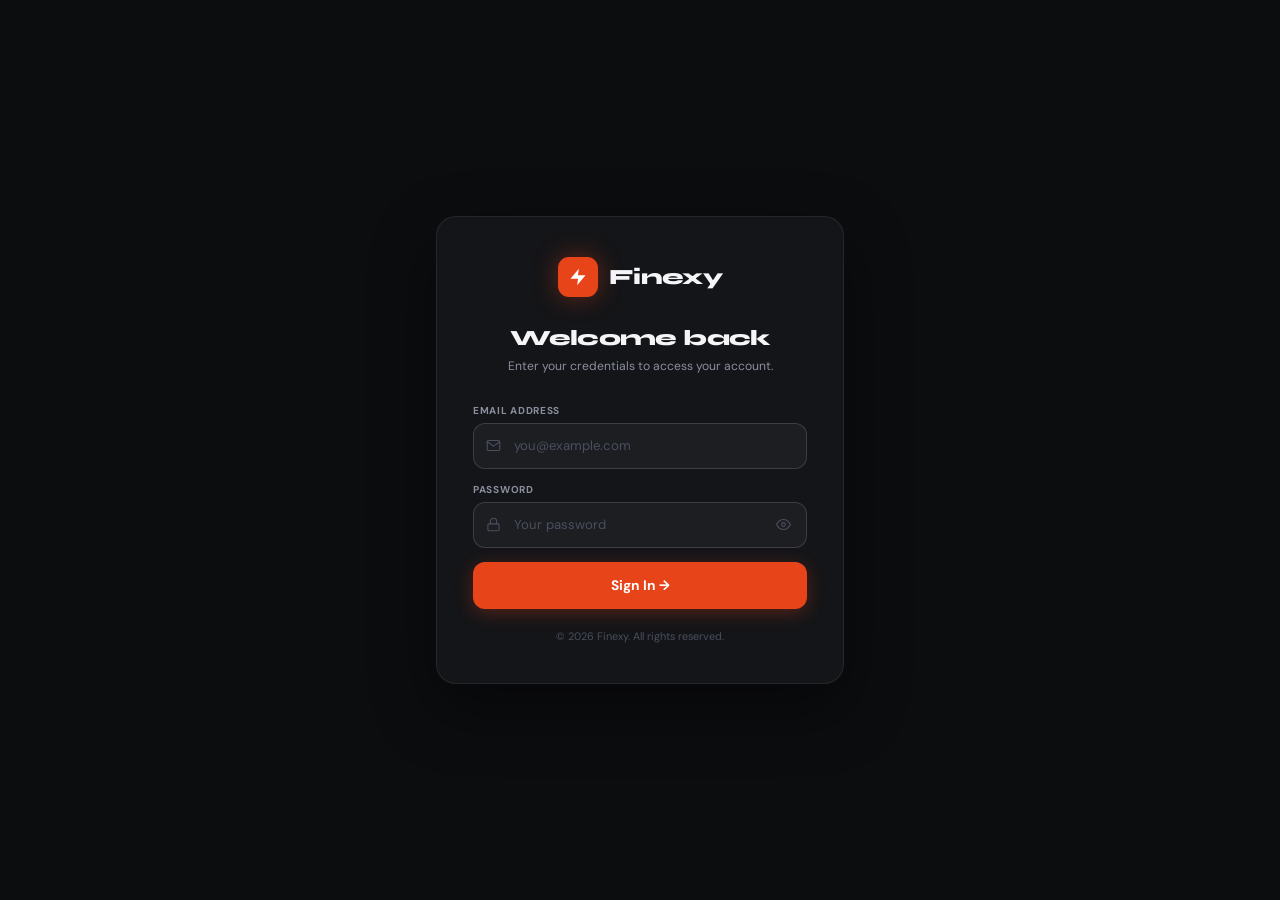
==== commit d9735562: "Update index.html" ====
--- a/index.html
+++ b/index.html
@@ -3,6 +3,7 @@
 <head>
 <meta charset="UTF-8"/>
 <meta name="viewport" content="width=device-width, initial-scale=1.0"/>
+<meta name="google-site-verification" content="eucZ5jqbHarKJ075HOoJTo57d9vhB86Jy76HImFf5wM" />
 <title>Finexy — Dashboard</title>
 <script>
 // ── SESSION GUARD: redirect to auth if not logged in ──
@@ -67,6 +68,10 @@
         <svg viewBox="0 0 24 24"><path d="M17 21v-2a4 4 0 0 0-4-4H5a4 4 0 0 0-4 4v2"/><circle cx="9" cy="7" r="4"/><path d="M23 21v-2a4 4 0 0 0-3-3.87M16 3.13a4 4 0 0 1 0 7.75"/></svg>
         Users
       </a>
+      <a class="sb-link" data-page="permissions" style="display:none">
+        <svg viewBox="0 0 24 24"><rect x="3" y="11" width="18" height="11" rx="2"/><path d="M7 11V7a5 5 0 0 1 10 0v4"/></svg>
+        Permissions
+      </a>
       <a class="sb-link" data-page="deliveries" style="display:none">
         <svg viewBox="0 0 24 24"><rect x="1" y="3" width="15" height="13" rx="2"/><path d="M16 8h4l3 5v3h-7V8zM5.5 21a1.5 1.5 0 1 0 0-3 1.5 1.5 0 0 0 0 3zM19.5 21a1.5 1.5 0 1 0 0-3 1.5 1.5 0 0 0 0 3z"/></svg>
         Deliveries
@@ -101,6 +106,10 @@
       <input id="topSearch" type="text" placeholder="Search anything… (⌘K)"/>
     </div>
     <div class="top-right">
+      <button class="theme-toggle" id="themeToggle" title="Toggle Dark / Light Mode">
+        <!-- Moon icon shown in light mode; Sun shown in dark mode via JS swap -->
+        <svg id="themeIcon" viewBox="0 0 24 24"><path d="M21 12.79A9 9 0 1 1 11.21 3 7 7 0 0 0 21 12.79z"/></svg>
+      </button>
       <button class="top-icon" id="notifTrigger">
         <svg viewBox="0 0 24 24"><path d="M18 8A6 6 0 0 0 6 8c0 7-3 9-3 9h18s-3-2-3-9M13.73 21a2 2 0 0 1-3.46 0"/></svg>
         <span class="pip" id="notifPip" style="display:none"></span>
@@ -188,11 +197,9 @@
             <thead><tr>
               <th><input type="checkbox" id="selectAll"/></th>
               <th data-col="id">Order ID</th>
-              <th data-col="date">Date</th>
               <th data-col="customer">Customer</th>
-              <th data-col="category">Category</th>
+              <th data-col="category">Items Ordered</th>
               <th data-col="status">Status</th>
-              <th data-col="items">Items</th>
               <th data-col="total">Total</th>
               <th>Actions</th>
             </tr></thead>
@@ -286,8 +293,40 @@
 
     <!-- ══ CUSTOMERS ══ -->
     <section class="page" id="page-customers">
-      <div class="ph"><h1>Customers</h1><p class="ph-sub">Manage your customer base</p></div>
-      <div class="blank-page"><svg viewBox="0 0 24 24"><path d="M17 21v-2a4 4 0 0 0-4-4H5a4 4 0 0 0-4 4v2"/><circle cx="9" cy="7" r="4"/></svg><h2>Customers</h2><p>Customer list will appear here as you add orders.</p></div>
+      <div class="ph">
+        <div><h1>Customers</h1><p class="ph-sub">All customers derived from your orders</p></div>
+        <div class="ph-actions">
+          <div class="mini-search">
+            <svg viewBox="0 0 24 24"><circle cx="11" cy="11" r="8"/><path d="m21 21-4.35-4.35"/></svg>
+            <input id="custSearch" type="text" placeholder="Search customers…"/>
+          </div>
+        </div>
+      </div>
+      <!-- KPI strip -->
+      <div class="kpi-row" style="margin-bottom:20px;">
+        <div class="kpi-card"><div class="kpi-head"><span>Total Customers</span><div class="kpi-ico c2"><svg viewBox="0 0 24 24"><path d="M17 21v-2a4 4 0 0 0-4-4H5a4 4 0 0 0-4 4v2"/><circle cx="9" cy="7" r="4"/></svg></div></div><div class="kpi-num" id="custKpiTotal">0</div><div class="kpi-foot">Unique customers</div></div>
+        <div class="kpi-card"><div class="kpi-head"><span>With Phone</span><div class="kpi-ico c1"><svg viewBox="0 0 24 24"><path d="M22 16.92v3a2 2 0 0 1-2.18 2A19.79 19.79 0 0 1 3.07 4.18 2 2 0 0 1 5.06 2h3a2 2 0 0 1 2 1.72c.127.96.361 1.903.7 2.81a2 2 0 0 1-.45 2.11L9.06 9.91a16 16 0 0 0 6.29 6.29l.95-.95a2 2 0 0 1 2.11-.45c.907.339 1.85.573 2.81.7A2 2 0 0 1 22 16.92z"/></svg></div></div><div class="kpi-num" id="custKpiPhone">0</div><div class="kpi-foot">Contactable</div></div>
+        <div class="kpi-card"><div class="kpi-head"><span>Repeat Customers</span><div class="kpi-ico c3"><svg viewBox="0 0 24 24"><polyline points="17 1 21 5 17 9"/><path d="M3 11V9a4 4 0 0 1 4-4h14"/><polyline points="7 23 3 19 7 15"/><path d="M21 13v2a4 4 0 0 1-4 4H3"/></svg></div></div><div class="kpi-num" id="custKpiRepeat">0</div><div class="kpi-foot">2+ orders</div></div>
+        <div class="kpi-card"><div class="kpi-head"><span>Total Spent</span><div class="kpi-ico c4"><svg viewBox="0 0 24 24"><line x1="12" y1="1" x2="12" y2="23"/><path d="M17 5H9.5a3.5 3.5 0 0 0 0 7h5a3.5 3.5 0 0 1 0 7H6"/></svg></div></div><div class="kpi-num" id="custKpiRevenue">$0</div><div class="kpi-foot">From all customers</div></div>
+      </div>
+      <div class="card">
+        <div class="tbl-wrap">
+          <table class="tbl">
+            <thead><tr>
+              <th>#</th>
+              <th>Customer</th>
+              <th>Phone</th>
+              <th>Address</th>
+              <th>Orders</th>
+              <th>Total Spent</th>
+              <th>Last Order</th>
+              <th>Status</th>
+            </tr></thead>
+            <tbody id="custTbody"></tbody>
+          </table>
+        </div>
+        <div class="tbl-foot"><span id="custInfo">Loading…</span></div>
+      </div>
     </section>
 
     <!-- ══ ORDERS ══ -->
@@ -328,10 +367,9 @@
       </div>
     </section>
 
-    <!-- ══ HELP DESK ══ -->
+        <!-- ══ HELP DESK ══ -->
     <section class="page" id="page-helpdesk">
-      <div class="ph"><h1>Help Desk</h1><p class="ph-sub">Support & documentation</p></div>
-      <div class="blank-page"><svg viewBox="0 0 24 24"><circle cx="12" cy="12" r="10"/><path d="M9.09 9a3 3 0 0 1 5.83 1c0 2-3 3-3 3M12 17h.01"/></svg><h2>Help Desk</h2><p>Support tickets and documentation coming soon.</p></div>
+      <!-- Rendered dynamically by renderHelpdeskPage() in app.js -->
     </section>
 
     <!-- ══ USER MANAGEMENT (Admin only) ══ -->
@@ -344,6 +382,12 @@
     <section class="page" id="page-deliveries">
       <div class="ph"><h1>My Deliveries 🛵</h1></div>
       <div class="blank-page"><svg viewBox="0 0 24 24"><rect x="1" y="3" width="15" height="13" rx="2"/><path d="M16 8h4l3 5v3h-7V8z"/></svg><h2>Loading…</h2></div>
+    </section>
+
+    <!-- ══ PERMISSIONS (Admin + Manager) ══ -->
+    <section class="page" id="page-permissions">
+      <div class="ph"><h1>Permissions 🔐</h1><p class="ph-sub">Control what each role is allowed to do</p></div>
+      <div class="blank-page"><svg viewBox="0 0 24 24"><rect x="3" y="11" width="18" height="11" rx="2"/><path d="M7 11V7a5 5 0 0 1 10 0v4"/></svg><h2>Loading…</h2></div>
     </section>
 
   </div><!-- /content -->
@@ -382,4 +426,4 @@
 
 <script src="app.js"></script>
 </body>
-</html>+</html>
--- a/style.css
+++ b/style.css
@@ -10,7 +10,9 @@
   --brand-dk:   #C13510;
   --bg:         #F3F4F8;
   --surface:    #FFFFFF;
+  --surface2:   #F8F9FB;
   --border:     #E8EAEE;
+  --border2:    #D1D5DB;
   --t1:         #0F1117;
   --t2:         #5C6478;
   --t3:         #9AA0B2;
@@ -31,6 +33,49 @@
   --shadow-lg:  0 8px 40px rgba(0,0,0,.15);
 }
 
+/* ════════════════
+   DARK MODE
+════════════════ */
+body.dark {
+  --bg:         #0C0D0F;
+  --surface:    #141518;
+  --surface2:   #1C1E24;
+  --border:     rgba(255,255,255,.08);
+  --border2:    rgba(255,255,255,.14);
+  --t1:         #F5F5F7;
+  --t2:         #8A8F9E;
+  --t3:         #4A4F5E;
+  --brand-lt:   rgba(232,68,26,.15);
+  --shadow:     0 1px 4px rgba(0,0,0,.3),0 4px 16px rgba(0,0,0,.3);
+  --shadow-lg:  0 8px 40px rgba(0,0,0,.6);
+}
+body.dark .tbl thead tr { background:var(--surface2); }
+body.dark .kpi-card,
+body.dark .card { box-shadow:0 2px 12px rgba(0,0,0,.4); }
+body.dark .modal-bg { background:rgba(0,0,0,.72); }
+body.dark .toast { background:#1C1E24; border:1px solid var(--border2); }
+body.dark .toast.success { background:#14532D; }
+body.dark .toast.error   { background:#7F1D1D; }
+body.dark .toast.warning { background:#78350F; }
+body.dark input,
+body.dark select,
+body.dark textarea { background:var(--surface2); color:var(--t1); }
+body.dark .fg input[readonly] { background:var(--bg); color:var(--t2); }
+
+/* ════════════════
+   DARK TOGGLE BUTTON
+════════════════ */
+.theme-toggle {
+  width:34px; height:34px;
+  border:1px solid var(--border); background:var(--surface);
+  border-radius:var(--r-sm); display:grid; place-items:center;
+  cursor:pointer; transition:border-color .15s, background .15s;
+  flex-shrink:0;
+}
+.theme-toggle:hover { border-color:var(--brand); background:var(--brand-lt); }
+.theme-toggle svg { width:15px; height:15px; stroke:var(--t2); fill:none; stroke-width:1.8; stroke-linecap:round; }
+body.dark .theme-toggle svg { stroke:var(--t1); }
+
 *,*::before,*::after { box-sizing:border-box; margin:0; padding:0; }
 html { font-size:15px; }
 body {
@@ -662,4 +707,23 @@
   .form-row { grid-template-columns:1fr; }
   .detail-grid { grid-template-columns:1fr; }
   .ph-actions { width:100%; justify-content:flex-end; }
-}+}
+/* ════════════════
+   PERMISSIONS PAGE
+════════════════ */
+.perm-row:hover {
+  border-color: var(--brand) !important;
+  background: var(--brand-lt) !important;
+}
+.perm-row input[type="checkbox"]:checked + span {
+  color: var(--t1);
+  font-weight: 600;
+}
+
+/* ════════════════
+   ADDITIONAL ORDER STATUS BADGES
+════════════════ */
+.badge.shipped    { background:rgba(2,132,199,.15);   color:#38BDF8; }
+.badge.delivered  { background:rgba(34,197,94,.15);   color:#86EFAC; }
+.badge.paid       { background:rgba(124,58,237,.15);  color:#C4B5FD; }
+.badge.rejected   { background:rgba(239,68,68,.15);   color:#FCA5A5; }
